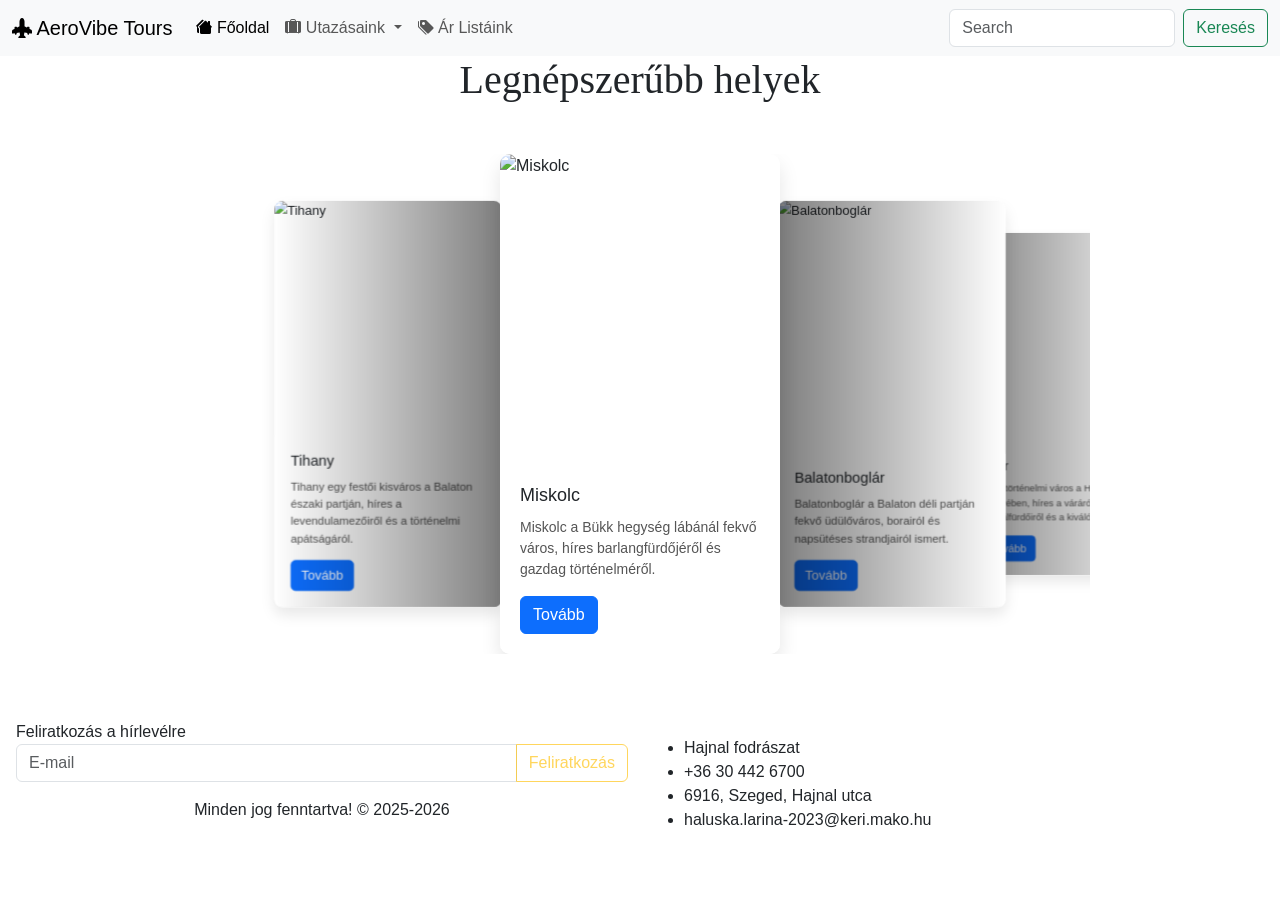
==== index.html @ c86ec7f5 "dolgozzunk" ====
<!DOCTYPE html>
<html lang="hu">
<head>
    <meta charset="UTF-8">
    <meta name="viewport" content="width=device-width, initial-scale=1.0">
    <title>AeroVibe Tours</title>
    <link href="https://cdn.jsdelivr.net/npm/bootstrap@5.3.8/dist/css/bootstrap.min.css" rel="stylesheet">
    <link rel="stylesheet" href="https://cdn.jsdelivr.net/npm/bootstrap-icons@1.13.1/font/bootstrap-icons.min.css">
    <link rel="stylesheet" href="https://cdn.jsdelivr.net/npm/swiper@11/swiper-bundle.min.css"/>
    <link rel="stylesheet" href="css/style.css">
</head>
<body>
    <header id="js-navbar"></header>

    <main>





<h1 class="text-center legnep">Legnépszerűbb helyek</h1>


        <div class="swiper mySwiper">
    <div class="swiper-wrapper">
        <!-- Slide 1 -->
        <div class="swiper-slide">
            <div class="swiper-slide-img">
                <img src="https://novaontheroad.com/wp-content/uploads/2026/01/Depositphotos_199861420_XL-scaled.jpg" alt="Tihany">
            </div>
            <div class="swiper-slide-content">
                <h2>Tihany</h2>
                <p>Tihany egy festői kisváros a Balaton északi partján, híres a levendulamezőiről és a történelmi apátságáról.</p>
                <a class="btn btn-primary" href="https://en.wikipedia.org/wiki/Louvre" target="_blank">Tovább</a>
            </div>
        </div>
        <!-- Slide 2 -->
        <div class="swiper-slide">
            <div class="swiper-slide-img">
                <img src="https://gte-gcms.images.tshiftcdn.com/AI0DIWHkBQZyx6oBkSd3hz/resize=width:2048,fit:max/nRbWzZjQ5mmWYXgfa5oD?dpr=2&fit=crop&height=411&quality=75&width=380" alt="Miskolc">
            </div>
            <div class="swiper-slide-content">
                <h2>Miskolc</h2>
                <p>Miskolc a Bükk hegység lábánál fekvő város, híres barlangfürdőjéről és gazdag történelméről.</p>
                <a class="btn btn-primary" href="https://en.wikipedia.org/wiki/Seychelles" target="_blank">Tovább</a>
            </div>
        </div>
        <!-- Slide 3 -->
        <div class="swiper-slide">
            <div class="swiper-slide-img">
                <img src="https://www.balatonboglar.hu/templates/g5_helium/custom/images/fix_tartalom/slideshow_new3.jpg" alt="Balatonboglár">
            </div>
            <div class="swiper-slide-content">
                <h2>Balatonboglár</h2>
                <p>Balatonboglár a Balaton déli partján fekvő üdülőváros, borairól és napsütéses strandjairól ismert.</p>
                <a class="btn btn-primary" href="https://en.wikipedia.org/wiki/London" target="_blank">Tovább</a>
            </div>
        </div>
        <!-- Slide 4 -->
        <div class="swiper-slide">
            <div class="swiper-slide-img">
                <img src="https://visiteger.com/uploads/16638336571napegerben5.jpg" alt="Eger">
            </div>
            <div class="swiper-slide-content">
                <h2>Eger</h2>
                <p>Eger történelmi város a Heves megyében, híres a váráról, a termálfürdőiről és a kiváló borairól.</p>
                <a class="btn btn-primary" href="https://en.wikipedia.org/wiki/Maldives" target="_blank">Tovább</a>
            </div>
        </div>
        <!-- Slide 5 -->
        <div class="swiper-slide">
            <div class="swiper-slide-img">
                <img src="https://dynamic-media-cdn.tripadvisor.com/media/photo-o/0d/11/3a/15/nyiregyhaza-the-twin.jpg?w=1400&h=1400&s=1" alt="Nyíregyháza">
            </div>
            <div class="swiper-slide-content">
                <h2>Nyíregyháza</h2>
                <p>Nyíregyháza a Szabolcs-Szatmár-Bereg megyei nagyváros, gyönyörű parkokkal, állatkerttel és kulturális látnivalókkal.</p>
                <a class="btn btn-primary" href="https://en.wikipedia.org/wiki/Italy" target="_blank">Tovább</a>
            </div>
        </div>
    </div>
</div>
            <!-- Swiper navigation -->


            <div class="swiper-pagination"></div>
        </div>
    </main>

    <footer id="js-footer"></footer>

    <!-- JS Fájlok -->
    <script src="https://cdn.jsdelivr.net/npm/bootstrap@5.3.8/dist/js/bootstrap.bundle.min.js"></script>
    <script src="https://cdn.jsdelivr.net/npm/swiper@11/swiper-bundle.min.js"></script>
    <script src="script/script.js"></script>
</body>
</html>
---- css/style.css ----
body {
  margin: 0;
  font-family: Arial, sans-serif;
}

/* Swiper alap */
.swiper {
  width: 90%;
  max-width: 900px;
  margin: 50px auto;
}

/* Slide */
.swiper-slide {
  width: 300px;
  height: 500px;
  display: flex;
  flex-direction: column;
  justify-content: end;
  background: #fff;
  border-radius: 10px;
  overflow: hidden;
  box-shadow: 0 10px 20px rgba(0,0,0,0.1);
}

/* KÉP RÉSZ */
.swiper-slide-img {
  position: relative;
  width: 100%;
  height: 100%;
  overflow: hidden;
  transform: rotate(180deg);
}

/* KÉP */
.swiper-slide-img img {
  width: 100%;
  height: 100%;
  object-fit: cover;
  position: absolute;
  inset: 0;
  transform: rotate(-180deg);
  transition: 0.3s;
}

/* SVG hullám */
.swiper-slide-img svg {
  width: 100%;
  height: 80px;
}

.shape-fill {
  fill: #ffffff;
}

/* SZÖVEG */
.swiper-slide-content {
  background: #fff;
  padding: 20px;
}

.swiper-slide-content h2 {
  font-size: 18px;
  margin-bottom: 10px;
}

.swiper-slide-content p {
  font-size: 14px;
  color: #555;
}

/* GOMB */
.show-more {
  display: block;
  width: 50px;
  height: 50px;
  background: #0077B6;
  border-radius: 50%;
  margin-left: auto;
  margin-top: 10px;
  text-align: center;
  line-height: 50px;
  color: white;
  text-decoration: none;
  opacity: 0;
  transition: 0.3s;
}

/* HOVER */
.swiper-slide-active:hover img {
  transform: scale(1.2) rotate(-180deg);
}

.swiper-slide-active:hover .show-more {
  opacity: 1;
}


.legnep{
  font-family: 'Times New Roman', Times, serif;
}
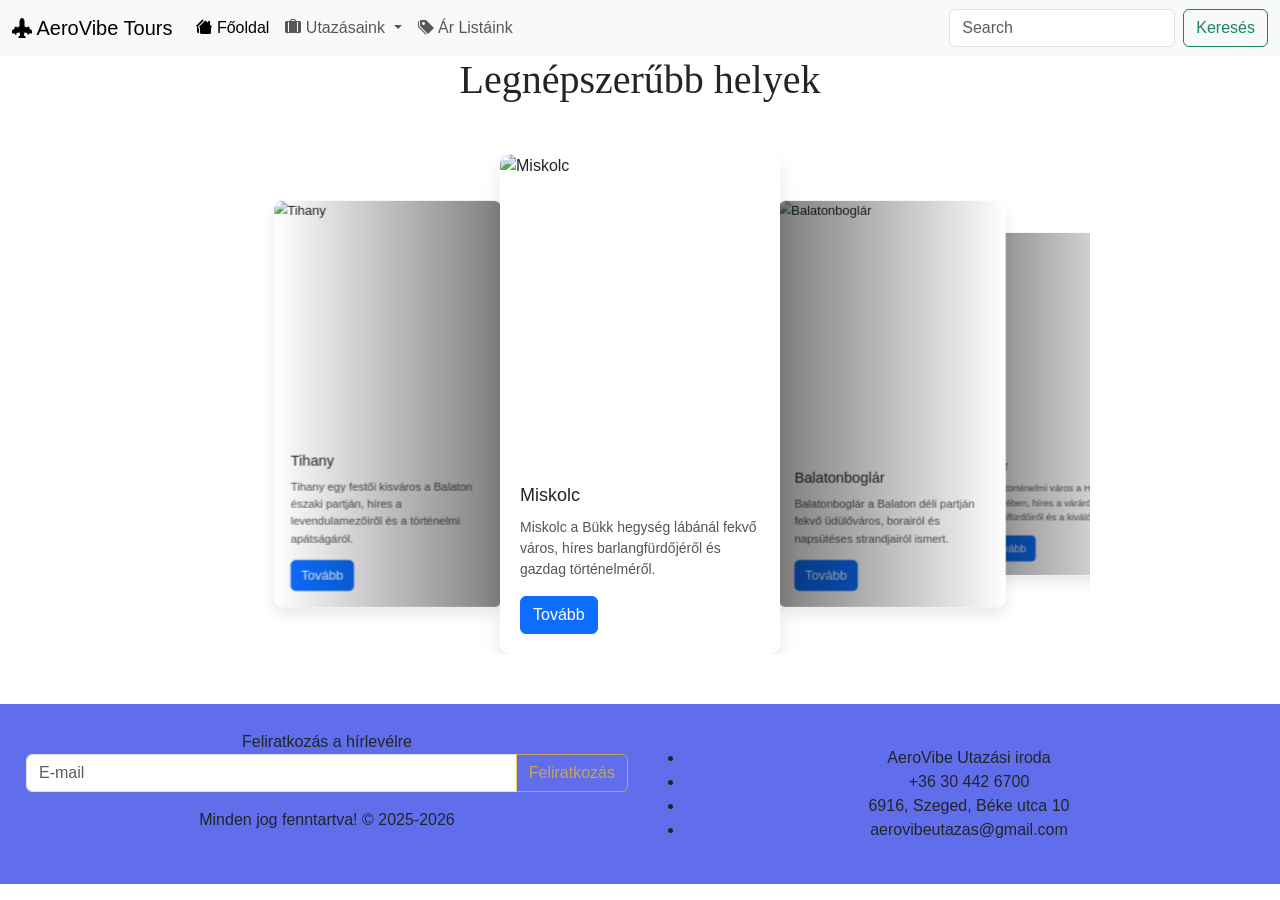
==== commit 60024ac9: "fed" ====
--- a/index.html
+++ b/index.html
@@ -11,10 +11,6 @@
 </head>
 <body>
     <header id="js-navbar"></header>
-
-    <main>
-
-
 
 
 
--- a/css/style.css
+++ b/css/style.css
@@ -98,4 +98,13 @@
 
 .legnep{
   font-family: 'Times New Roman', Times, serif;
-}+}
+/*footer*/
+footer {
+    background-color: #606eeb;
+    text-align: center;
+    padding: 10px;
+    margin-top: 20px;
+}
+
+
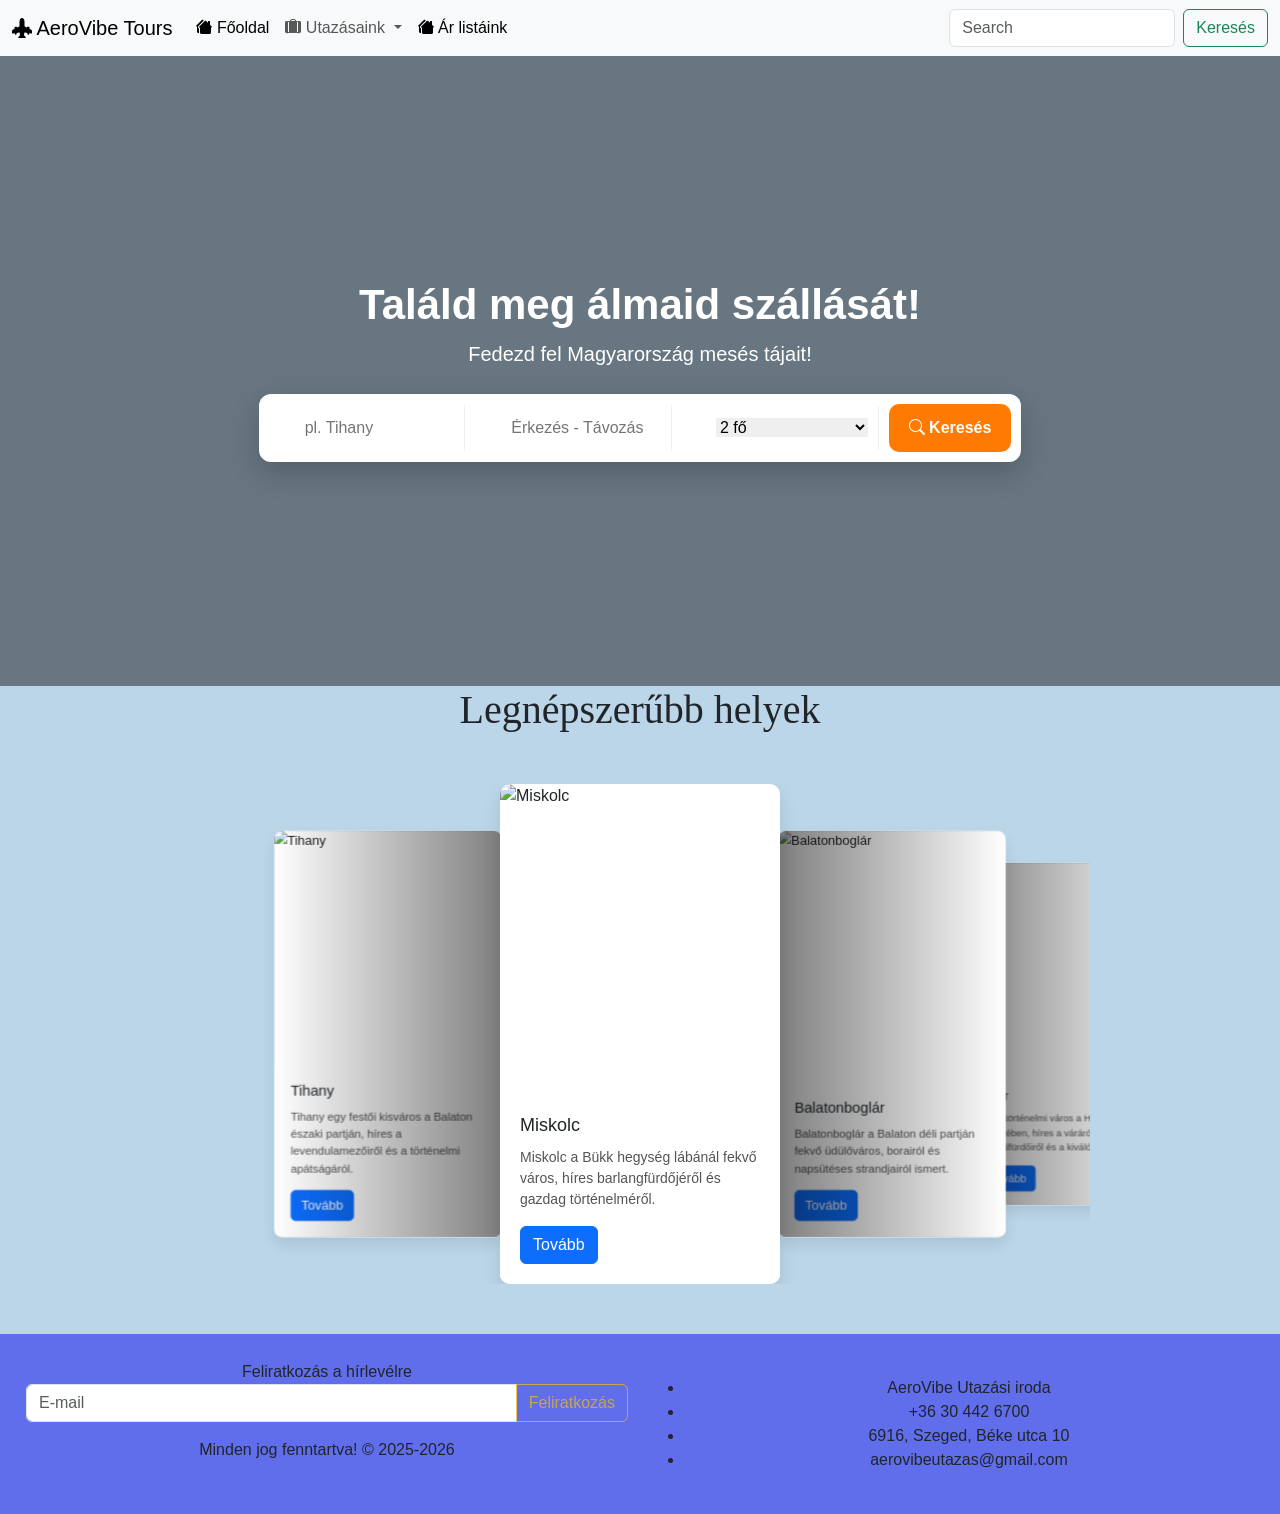
==== commit d2470c8b: "modositasok" ====
--- a/index.html
+++ b/index.html
@@ -1,93 +1,139 @@
 <!DOCTYPE html>
 <html lang="hu">
+
 <head>
     <meta charset="UTF-8">
     <meta name="viewport" content="width=device-width, initial-scale=1.0">
     <title>AeroVibe Tours</title>
     <link href="https://cdn.jsdelivr.net/npm/bootstrap@5.3.8/dist/css/bootstrap.min.css" rel="stylesheet">
     <link rel="stylesheet" href="https://cdn.jsdelivr.net/npm/bootstrap-icons@1.13.1/font/bootstrap-icons.min.css">
-    <link rel="stylesheet" href="https://cdn.jsdelivr.net/npm/swiper@11/swiper-bundle.min.css"/>
+    <link rel="stylesheet" href="https://cdn.jsdelivr.net/npm/swiper@11/swiper-bundle.min.css" />
     <link rel="stylesheet" href="css/style.css">
 </head>
+
 <body>
     <header id="js-navbar"></header>
 
+    <section class="hero">
+
+    <div class="hero-overlay"></div>
+
+    <div class="hero-content text-center text-white">
+        <h1>Találd meg álmaid szállását!</h1>
+        <p>Fedezd fel Magyarország mesés tájait!</p>
+
+        <div class="search-bar">
+
+            <div class="search-item">
+                <i class="bi bi-geo-alt"></i>
+                <input type="text" placeholder="pl. Tihany">
+            </div>
+
+            <div class="search-item">
+                <i class="bi bi-calendar"></i>
+                <input type="text" id="dateRange" placeholder="Érkezés - Távozás">
+            </div>
+
+            <div class="search-item">
+                <i class="bi bi-people"></i>
+                <select>
+                    <option>2 fő</option>
+                    <option>1 fő</option>
+                    <option>3 fő</option>
+                    <option>4 fő</option>
+                </select>
+            </div>
+
+            <button class="search-btn" onclick="kereses()">
+                <i class="bi bi-search"></i> Keresés
+            </button>
+
+        </div>
+    </div>
+</section>
+
+    <h1 class="text-center legnep">Legnépszerűbb helyek</h1>
 
 
-<h1 class="text-center legnep">Legnépszerűbb helyek</h1>
-
-
-        <div class="swiper mySwiper">
-    <div class="swiper-wrapper">
-        <!-- Slide 1 -->
-        <div class="swiper-slide">
-            <div class="swiper-slide-img">
-                <img src="https://novaontheroad.com/wp-content/uploads/2026/01/Depositphotos_199861420_XL-scaled.jpg" alt="Tihany">
+    <div class="swiper mySwiper">
+        <div class="swiper-wrapper">
+            <!-- 1 -->
+            <div class="swiper-slide">
+                <div class="swiper-slide-img">
+                    <img src="https://novaontheroad.com/wp-content/uploads/2026/01/Depositphotos_199861420_XL-scaled.jpg"
+                        alt="Tihany">
+                </div>
+                <div class="swiper-slide-content">
+                    <h2>Tihany</h2>
+                    <p>Tihany egy festői kisváros a Balaton északi partján, híres a levendulamezőiről és a történelmi
+                        apátságáról.</p>
+                    <a class="btn btn-primary" href="https://en.wikipedia.org/wiki/Louvre" target="_blank">Tovább</a>
+                </div>
             </div>
-            <div class="swiper-slide-content">
-                <h2>Tihany</h2>
-                <p>Tihany egy festői kisváros a Balaton északi partján, híres a levendulamezőiről és a történelmi apátságáról.</p>
-                <a class="btn btn-primary" href="https://en.wikipedia.org/wiki/Louvre" target="_blank">Tovább</a>
+            <!-- 2 -->
+            <div class="swiper-slide">
+                <div class="swiper-slide-img">
+                    <img src="https://gte-gcms.images.tshiftcdn.com/AI0DIWHkBQZyx6oBkSd3hz/resize=width:2048,fit:max/nRbWzZjQ5mmWYXgfa5oD?dpr=2&fit=crop&height=411&quality=75&width=380"
+                        alt="Miskolc">
+                </div>
+                <div class="swiper-slide-content">
+                    <h2>Miskolc</h2>
+                    <p>Miskolc a Bükk hegység lábánál fekvő város, híres barlangfürdőjéről és gazdag történelméről.</p>
+                    <a class="btn btn-primary" href="https://en.wikipedia.org/wiki/Seychelles"
+                        target="_blank">Tovább</a>
+                </div>
             </div>
-        </div>
-        <!-- Slide 2 -->
-        <div class="swiper-slide">
-            <div class="swiper-slide-img">
-                <img src="https://gte-gcms.images.tshiftcdn.com/AI0DIWHkBQZyx6oBkSd3hz/resize=width:2048,fit:max/nRbWzZjQ5mmWYXgfa5oD?dpr=2&fit=crop&height=411&quality=75&width=380" alt="Miskolc">
+            <!-- 3 -->
+            <div class="swiper-slide">
+                <div class="swiper-slide-img">
+                    <img src="https://www.balatonboglar.hu/templates/g5_helium/custom/images/fix_tartalom/slideshow_new3.jpg"
+                        alt="Balatonboglár">
+                </div>
+                <div class="swiper-slide-content">
+                    <h2>Balatonboglár</h2>
+                    <p>Balatonboglár a Balaton déli partján fekvő üdülőváros, borairól és napsütéses strandjairól
+                        ismert.</p>
+                    <a class="btn btn-primary" href="https://en.wikipedia.org/wiki/London" target="_blank">Tovább</a>
+                </div>
             </div>
-            <div class="swiper-slide-content">
-                <h2>Miskolc</h2>
-                <p>Miskolc a Bükk hegység lábánál fekvő város, híres barlangfürdőjéről és gazdag történelméről.</p>
-                <a class="btn btn-primary" href="https://en.wikipedia.org/wiki/Seychelles" target="_blank">Tovább</a>
+            <!-- 4 -->
+            <div class="swiper-slide">
+                <div class="swiper-slide-img">
+                    <img src="https://visiteger.com/uploads/16638336571napegerben5.jpg" alt="Eger">
+                </div>
+                <div class="swiper-slide-content">
+                    <h2>Eger</h2>
+                    <p>Eger történelmi város a Heves megyében, híres a váráról, a termálfürdőiről és a kiváló borairól.
+                    </p>
+                    <a class="btn btn-primary" href="https://en.wikipedia.org/wiki/Maldives" target="_blank">Tovább</a>
+                </div>
             </div>
-        </div>
-        <!-- Slide 3 -->
-        <div class="swiper-slide">
-            <div class="swiper-slide-img">
-                <img src="https://www.balatonboglar.hu/templates/g5_helium/custom/images/fix_tartalom/slideshow_new3.jpg" alt="Balatonboglár">
-            </div>
-            <div class="swiper-slide-content">
-                <h2>Balatonboglár</h2>
-                <p>Balatonboglár a Balaton déli partján fekvő üdülőváros, borairól és napsütéses strandjairól ismert.</p>
-                <a class="btn btn-primary" href="https://en.wikipedia.org/wiki/London" target="_blank">Tovább</a>
-            </div>
-        </div>
-        <!-- Slide 4 -->
-        <div class="swiper-slide">
-            <div class="swiper-slide-img">
-                <img src="https://visiteger.com/uploads/16638336571napegerben5.jpg" alt="Eger">
-            </div>
-            <div class="swiper-slide-content">
-                <h2>Eger</h2>
-                <p>Eger történelmi város a Heves megyében, híres a váráról, a termálfürdőiről és a kiváló borairól.</p>
-                <a class="btn btn-primary" href="https://en.wikipedia.org/wiki/Maldives" target="_blank">Tovább</a>
-            </div>
-        </div>
-        <!-- Slide 5 -->
-        <div class="swiper-slide">
-            <div class="swiper-slide-img">
-                <img src="https://dynamic-media-cdn.tripadvisor.com/media/photo-o/0d/11/3a/15/nyiregyhaza-the-twin.jpg?w=1400&h=1400&s=1" alt="Nyíregyháza">
-            </div>
-            <div class="swiper-slide-content">
-                <h2>Nyíregyháza</h2>
-                <p>Nyíregyháza a Szabolcs-Szatmár-Bereg megyei nagyváros, gyönyörű parkokkal, állatkerttel és kulturális látnivalókkal.</p>
-                <a class="btn btn-primary" href="https://en.wikipedia.org/wiki/Italy" target="_blank">Tovább</a>
+            <!-- 5 -->
+            <div class="swiper-slide">
+                <div class="swiper-slide-img">
+                    <img src="https://dynamic-media-cdn.tripadvisor.com/media/photo-o/0d/11/3a/15/nyiregyhaza-the-twin.jpg?w=1400&h=1400&s=1"
+                        alt="Nyíregyháza">
+                </div>
+                <div class="swiper-slide-content">
+                    <h2>Nyíregyháza</h2>
+                    <p>Nyíregyháza a Szabolcs-Szatmár-Bereg megyei nagyváros, gyönyörű parkokkal, állatkerttel és
+                        kulturális látnivalókkal.</p>
+                    <a class="btn btn-primary" href="https://en.wikipedia.org/wiki/Italy" target="_blank">Tovább</a>
+                </div>
             </div>
         </div>
     </div>
-</div>
-            <!-- Swiper navigation -->
 
-
-            <div class="swiper-pagination"></div>
-        </div>
+    <div class="swiper-pagination"></div>
+    </div>
     </main>
 
     <footer id="js-footer"></footer>
 
-    <!-- JS Fájlok -->
+<script src="https://cdn.jsdelivr.net/npm/flatpickr/dist/l10n/hu.js"></script>
     <script src="https://cdn.jsdelivr.net/npm/bootstrap@5.3.8/dist/js/bootstrap.bundle.min.js"></script>
     <script src="https://cdn.jsdelivr.net/npm/swiper@11/swiper-bundle.min.js"></script>
     <script src="script/script.js"></script>
 </body>
+
 </html>
--- a/css/style.css
+++ b/css/style.css
@@ -1,6 +1,7 @@
 body {
   margin: 0;
   font-family: Arial, sans-serif;
+  background-color: #bbd6e9;
 }
 
 /* Swiper alap */
@@ -108,3 +109,88 @@
 }
 
 
+.araktabl{
+  background-color: #fff;
+}
+
+.arakhatter1{
+  background-color: #afd5ff;
+}
+
+/* index */
+.hero {
+    position: relative;
+    height: 70vh;
+    background: url('https://images.unsplash.com/photo-1502602898657-3e91760cbb34') center/cover no-repeat;
+    display: flex;
+    align-items: center;
+    justify-content: center;
+}
+
+.hero-overlay {
+    position: absolute;
+    width: 100%;
+    height: 100%;
+    background: rgba(0,0,0,0.45);
+}
+
+.hero-content {
+    position: relative;
+    z-index: 2;
+}
+
+.hero h1 {
+    font-size: 42px;
+    font-weight: 700;
+}
+
+.hero p {
+    font-size: 20px;
+    margin-bottom: 25px;
+}
+
+.search-bar {
+    background: white;
+    border-radius: 12px;
+    display: flex;
+    align-items: center;
+    padding: 10px;
+    gap: 10px;
+    max-width: 900px;
+    margin: auto;
+    box-shadow: 0 10px 30px rgba(0,0,0,0.2);
+}
+
+.search-item {
+    display: flex;
+    align-items: center;
+    gap: 8px;
+    padding: 10px;
+    flex: 1;
+    border-right: 1px solid #eee;
+}
+
+.search-item:last-child {
+    border-right: none;
+}
+
+.search-item input,
+.search-item select {
+    border: none;
+    outline: none;
+    width: 100%;
+}
+
+.search-btn {
+    background: #ff7a00;
+    color: white;
+    border: none;
+    padding: 12px 20px;
+    border-radius: 10px;
+    font-weight: bold;
+    cursor: pointer;
+}
+
+.search-btn:hover {
+    background: #e66f00;
+}
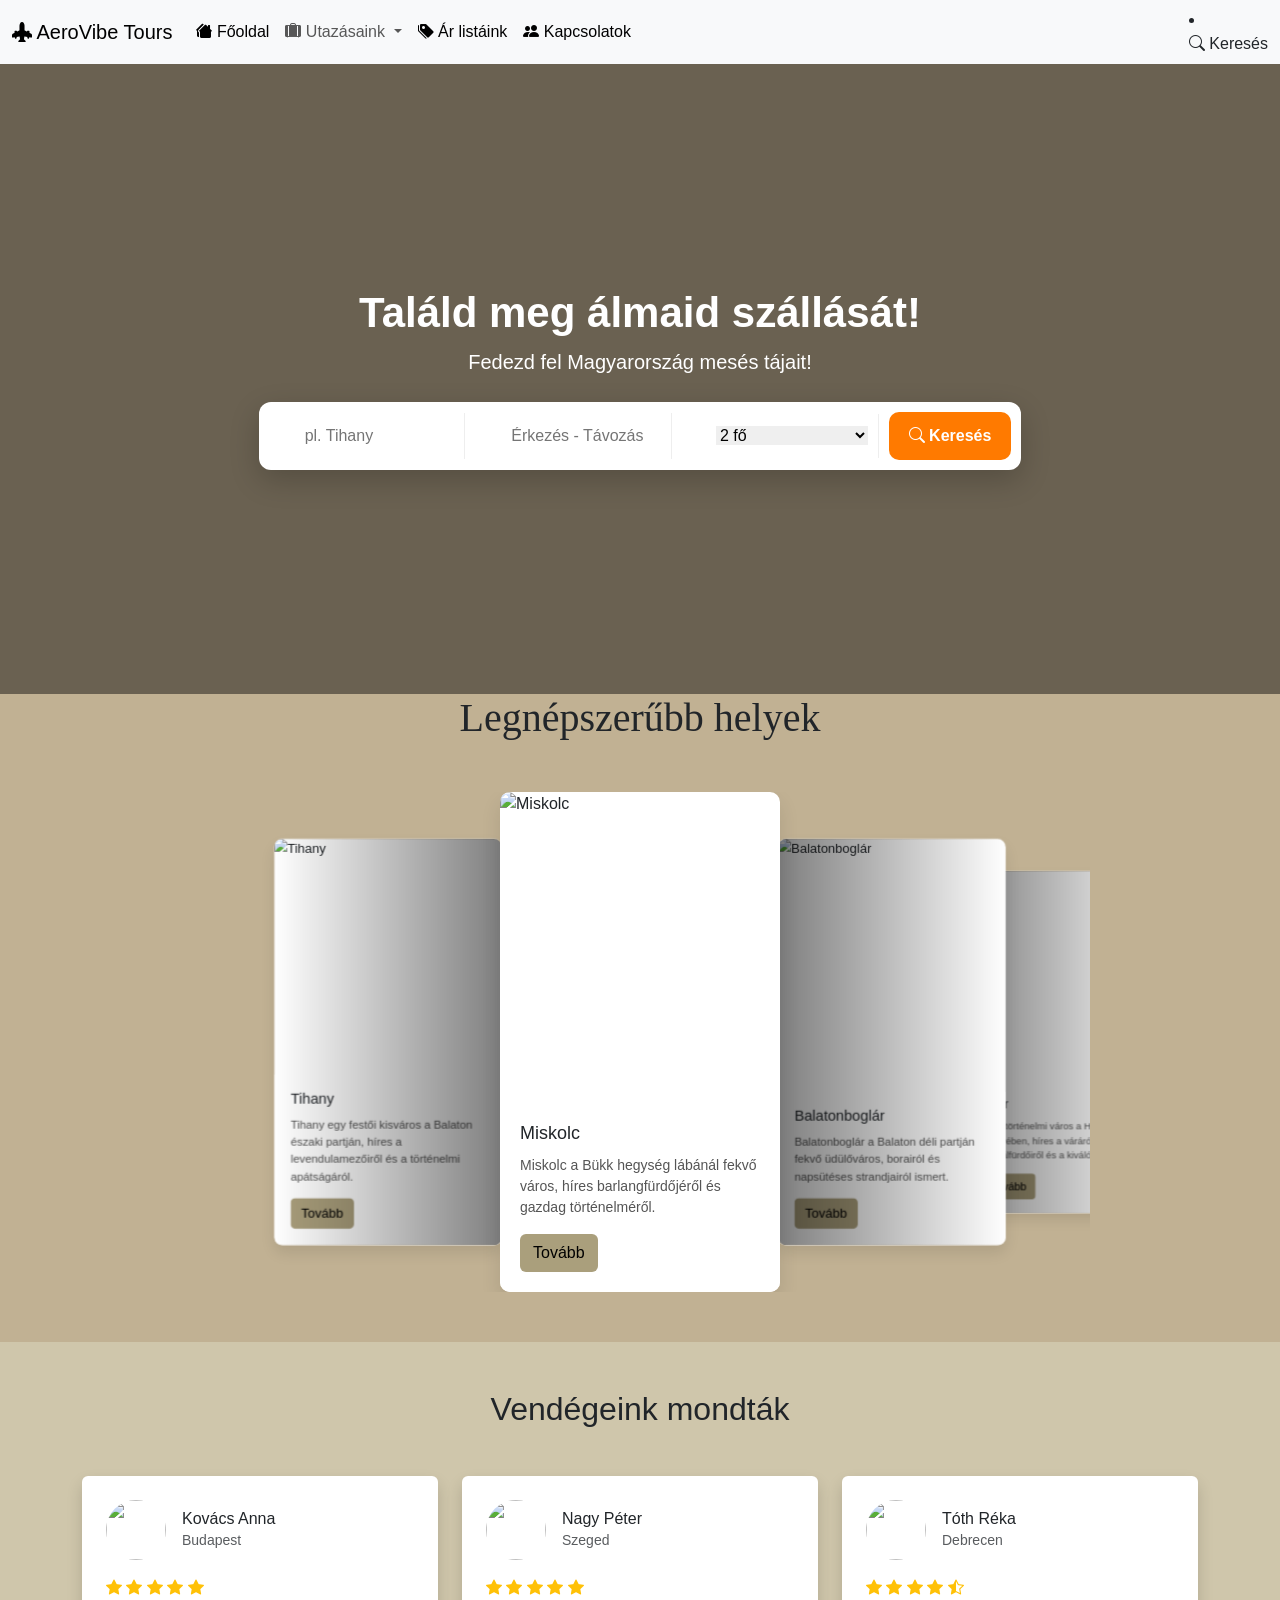
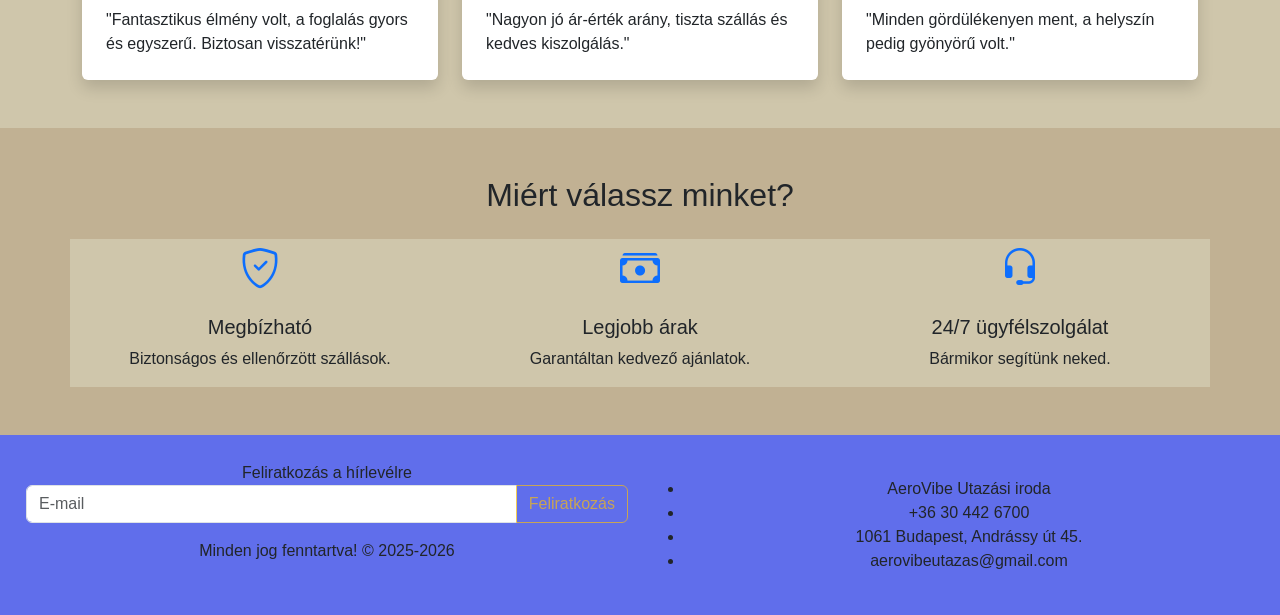
==== commit c824ab2e: "modositasok" ====
--- a/index.html
+++ b/index.html
@@ -67,7 +67,8 @@
                     <h2>Tihany</h2>
                     <p>Tihany egy festői kisváros a Balaton északi partján, híres a levendulamezőiről és a történelmi
                         apátságáról.</p>
-                    <a class="btn btn-primary" href="https://en.wikipedia.org/wiki/Louvre" target="_blank">Tovább</a>
+                    <a class="btn tovabb" href="tihany.html">Tovább</a>
+
                 </div>
             </div>
             <!-- 2 -->
@@ -79,8 +80,8 @@
                 <div class="swiper-slide-content">
                     <h2>Miskolc</h2>
                     <p>Miskolc a Bükk hegység lábánál fekvő város, híres barlangfürdőjéről és gazdag történelméről.</p>
-                    <a class="btn btn-primary" href="https://en.wikipedia.org/wiki/Seychelles"
-                        target="_blank">Tovább</a>
+                    <a class="btn tovabb" href="miskolc.html">Tovább</a>
+
                 </div>
             </div>
             <!-- 3 -->
@@ -93,7 +94,8 @@
                     <h2>Balatonboglár</h2>
                     <p>Balatonboglár a Balaton déli partján fekvő üdülőváros, borairól és napsütéses strandjairól
                         ismert.</p>
-                    <a class="btn btn-primary" href="https://en.wikipedia.org/wiki/London" target="_blank">Tovább</a>
+                    <a class="btn tovabb" href="balatonboglar.html">Tovább</a>
+
                 </div>
             </div>
             <!-- 4 -->
@@ -105,7 +107,8 @@
                     <h2>Eger</h2>
                     <p>Eger történelmi város a Heves megyében, híres a váráról, a termálfürdőiről és a kiváló borairól.
                     </p>
-                    <a class="btn btn-primary" href="https://en.wikipedia.org/wiki/Maldives" target="_blank">Tovább</a>
+                    <a class="btn tovabb" href="eger.html">Tovább</a>
+
                 </div>
             </div>
             <!-- 5 -->
@@ -118,7 +121,7 @@
                     <h2>Nyíregyháza</h2>
                     <p>Nyíregyháza a Szabolcs-Szatmár-Bereg megyei nagyváros, gyönyörű parkokkal, állatkerttel és
                         kulturális látnivalókkal.</p>
-                    <a class="btn btn-primary" href="https://en.wikipedia.org/wiki/Italy" target="_blank">Tovább</a>
+                    <a class="btn tovabb" href="nyiregyhaza.html">Tovább</a>
                 </div>
             </div>
         </div>
@@ -127,6 +130,174 @@
     <div class="swiper-pagination"></div>
     </div>
     </main>
+
+
+   
+<!-- velemenyek -->
+<section class="py-5 velemeny">
+    <div class="container">
+        <h2 class="text-center mb-5">Vendégeink mondták</h2>
+
+        <div class="row g-4">
+
+            <!-- 1 -->
+            <div class="col-md-4">
+                <div class="p-4 bg-white shadow rounded h-100">
+                    
+                    <div class="d-flex align-items-center mb-3">
+                        <img src="https://randomuser.me/api/portraits/women/44.jpg"
+                             class="rounded-circle me-3" width="60" height="60">
+                        <div>
+                            <h6 class="mb-0">Kovács Anna</h6>
+                            <small class="text-muted">Budapest</small>
+                        </div>
+                    </div>
+
+                    <div class="text-warning mb-2">
+                        <i class="bi bi-star-fill"></i>
+                        <i class="bi bi-star-fill"></i>
+                        <i class="bi bi-star-fill"></i>
+                        <i class="bi bi-star-fill"></i>
+                        <i class="bi bi-star-fill"></i>
+                    </div>
+
+                    <p class="mb-0">"Fantasztikus élmény volt, a foglalás gyors és egyszerű. Biztosan visszatérünk!"</p>
+                </div>
+            </div>
+
+            <!-- 2 -->
+            <div class="col-md-4">
+                <div class="p-4 bg-white shadow rounded h-100">
+                    
+                    <div class="d-flex align-items-center mb-3">
+                        <img src="https://randomuser.me/api/portraits/men/32.jpg"
+                             class="rounded-circle me-3" width="60" height="60">
+                        <div>
+                            <h6 class="mb-0">Nagy Péter</h6>
+                            <small class="text-muted">Szeged</small>
+                        </div>
+                    </div>
+
+                    <div class="text-warning mb-2">
+                        <i class="bi bi-star-fill"></i>
+                        <i class="bi bi-star-fill"></i>
+                        <i class="bi bi-star-fill"></i>
+                        <i class="bi bi-star-fill"></i>
+                        <i class="bi bi-star-fill"></i>
+                    </div>
+
+                    <p class="mb-0">"Nagyon jó ár-érték arány, tiszta szállás és kedves kiszolgálás."</p>
+                </div>
+            </div>
+
+            <!-- 3 -->
+            <div class="col-md-4">
+                <div class="p-4 bg-white shadow rounded h-100">
+                    
+                    <div class="d-flex align-items-center mb-3">
+                        <img src="https://randomuser.me/api/portraits/women/68.jpg"
+                             class="rounded-circle me-3" width="60" height="60">
+                        <div>
+                            <h6 class="mb-0">Tóth Réka</h6>
+                            <small class="text-muted">Debrecen</small>
+                        </div>
+                    </div>
+
+                    <div class="text-warning mb-2">
+                        <i class="bi bi-star-fill"></i>
+                        <i class="bi bi-star-fill"></i>
+                        <i class="bi bi-star-fill"></i>
+                        <i class="bi bi-star-fill"></i>
+                        <i class="bi bi-star-half"></i>
+                    </div>
+
+                    <p class="mb-0">"Minden gördülékenyen ment, a helyszín pedig gyönyörű volt."</p>
+                </div>
+            </div>
+
+        </div>
+    </div>
+</section>
+
+ <!-- miert valassz minket -->
+    <section class="container my-5">
+    <h2 class="text-center mb-4">Miért válassz minket?</h2>
+
+    <div class="row text-center">
+        <div class="col-md-4">
+            <i class="bi bi-shield-check fs-1 text-primary"></i>
+            <h5 class="mt-3">Megbízható</h5>
+            <p>Biztonságos és ellenőrzött szállások.</p>
+        </div>
+
+        <div class="col-md-4">
+            <i class="bi bi-cash-stack fs-1 text-primary"></i>
+            <h5 class="mt-3">Legjobb árak</h5>
+            <p>Garantáltan kedvező ajánlatok.</p>
+        </div>
+
+        <div class="col-md-4">
+            <i class="bi bi-headset fs-1 text-primary"></i>
+            <h5 class="mt-3">24/7 ügyfélszolgálat</h5>
+            <p>Bármikor segítünk neked.</p>
+        </div>
+    </div>
+</section>
+
+
+
+ <div class="modal fade" id="keresoModal" tabindex="-1">
+  <div class="modal-dialog">
+    <div class="modal-content">
+      <div class="modal-header">
+        <h5 class="modal-title">
+            <span class="bi bi-search"></span> Keresés szereplők szerint
+        </h5>
+        <button type="button" class="btn-close btn-close white" data-bs-dismiss="modal"></button>
+      </div>
+      <div class="modal-body">
+        <div class="mb-3">
+            <label for="keresoInput" class="form-label">Szereplő neve</label>
+            <input type="text" class="form-control" id="keresoInput" placeholder="Kezdd el gépelni a szereplő nevét">
+        </div>
+        <div class="alert alert-info">
+            <span class=" bi bi-info-circle"></span> A keresés a szereplők nevében keres részleges egyezést.
+        </div>
+      </div>
+      <div class="modal-footer">
+        <button type="button" class="btn btn-secondary" data-bs-dismiss="modal">Bezár</button>
+        <button type="button" class="btn btn-primary bi bi-search" id="keresesGomb">Keresés</button>
+      </div>
+    </div>
+  </div>
+</div>
+
+<div class="modal fade" id="keresoModal" tabindex="-1">
+  <div class="modal-dialog">
+    <div class="modal-content">
+      <div class="modal-header">
+        <h5 class="modal-title">
+            <span class="bi bi-search"></span> Keresés helyek szerint
+        </h5>
+        <button type="button" class="btn-close btn-close white" data-bs-dismiss="modal"></button>
+      </div>
+      <div class="modal-body">
+        <div class="mb-3">
+            <label for="keresoInput" class="form-label">Hely neve</label>
+            <input type="text" class="form-control" id="keresoInput" placeholder="Kezdd el gépelni a szereplő nevét">
+        </div>
+        <div class="alert alert-info">
+            <span class=" bi bi-info-circle"></span> A keresés a helyeknél keres részleges egyezést.
+        </div>
+      </div>
+      <div class="modal-footer">
+        <button type="button" class="btn btn-secondary" data-bs-dismiss="modal">Bezár</button>
+        <button type="button" class="btn btn-primary bi bi-search" id="keresesGomb">Keresés</button>
+      </div>
+    </div>
+  </div>
+</div>
+
 
     <footer id="js-footer"></footer>
 
--- a/css/style.css
+++ b/css/style.css
@@ -1,7 +1,7 @@
 body {
   margin: 0;
   font-family: Arial, sans-serif;
-  background-color: #bbd6e9;
+  background-color: #c1b193ff;
 }
 
 /* Swiper alap */
@@ -92,6 +92,7 @@
   transform: scale(1.2) rotate(-180deg);
 }
 
+
 .swiper-slide-active:hover .show-more {
   opacity: 1;
 }
@@ -191,6 +192,16 @@
     cursor: pointer;
 }
 
-.search-btn:hover {
-    background: #e66f00;
-}+/* velemenyek */
+.col-md-4{
+  background-color: #cfc6abff;
+}
+
+.tovabb{
+  background-color: #aa9f7cff;
+  color: black;
+}
+
+.velemeny{
+   background-color: #cfc6abff;
+}
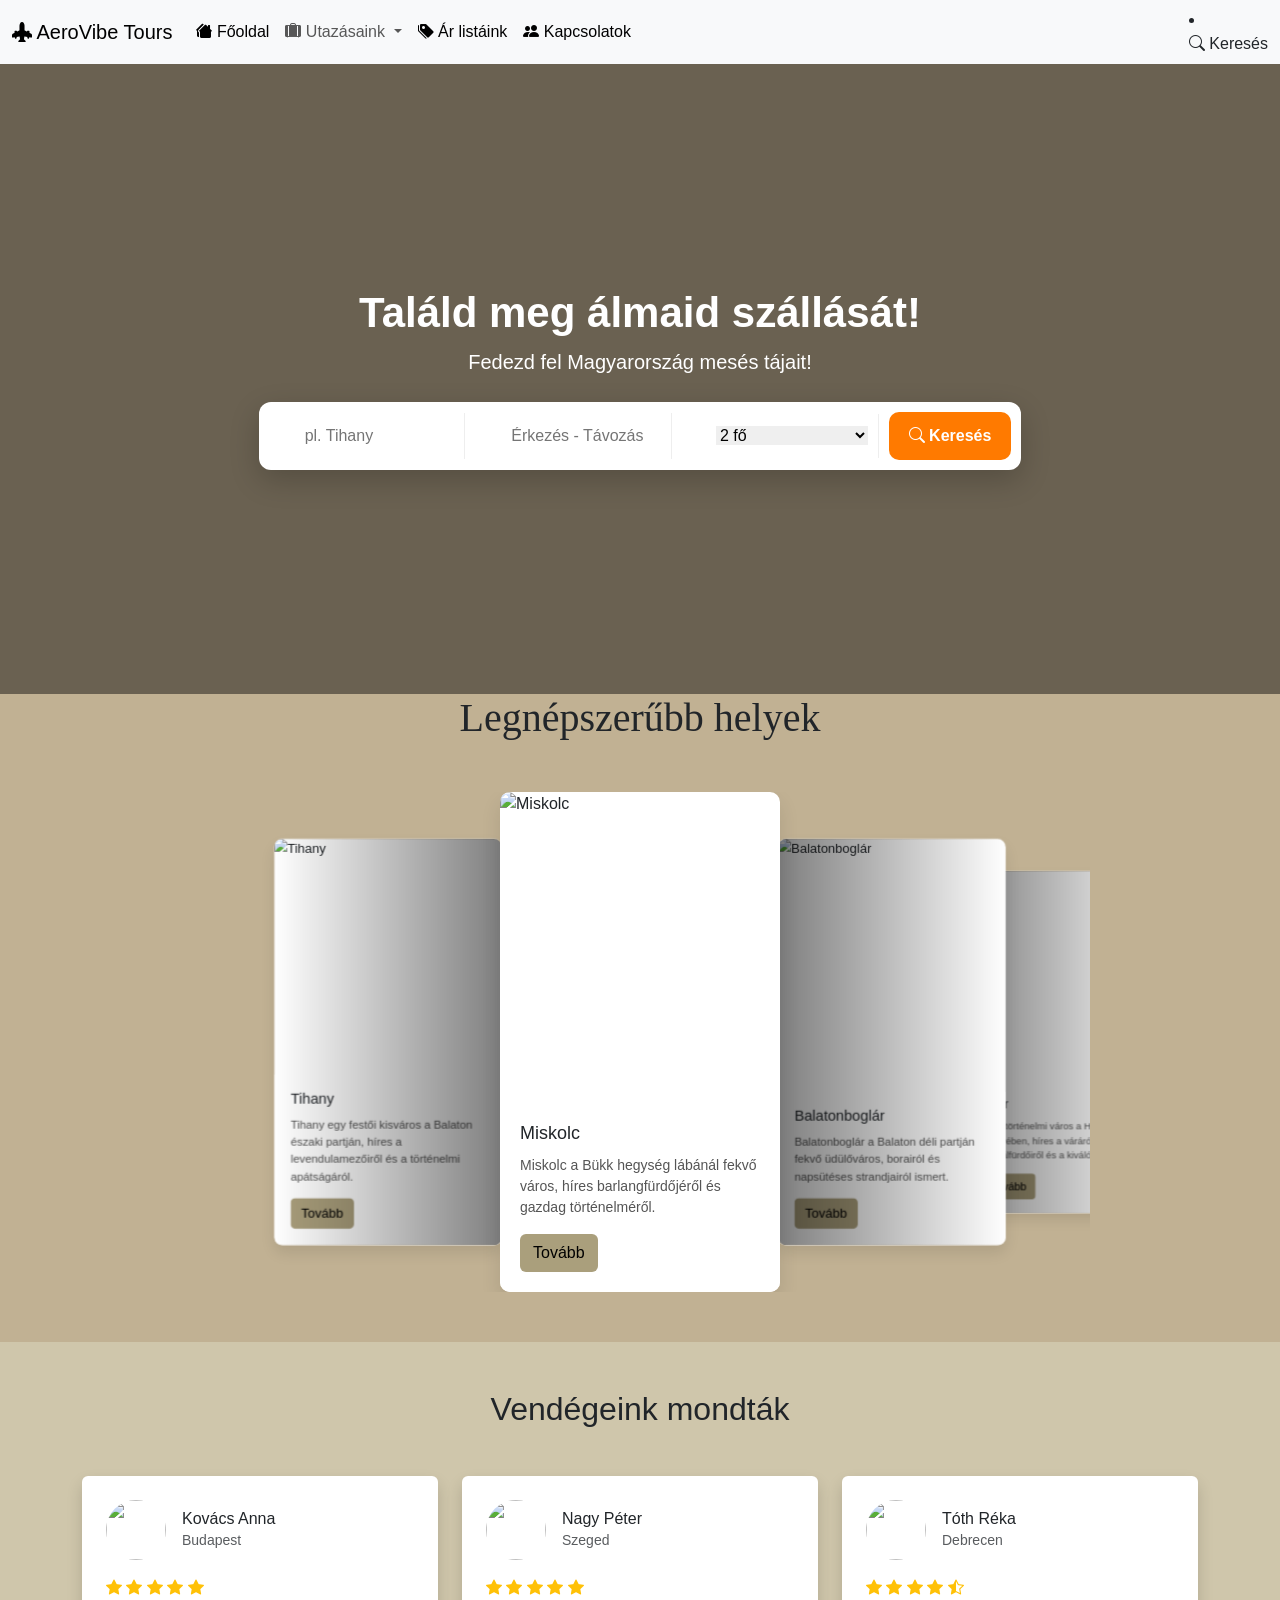
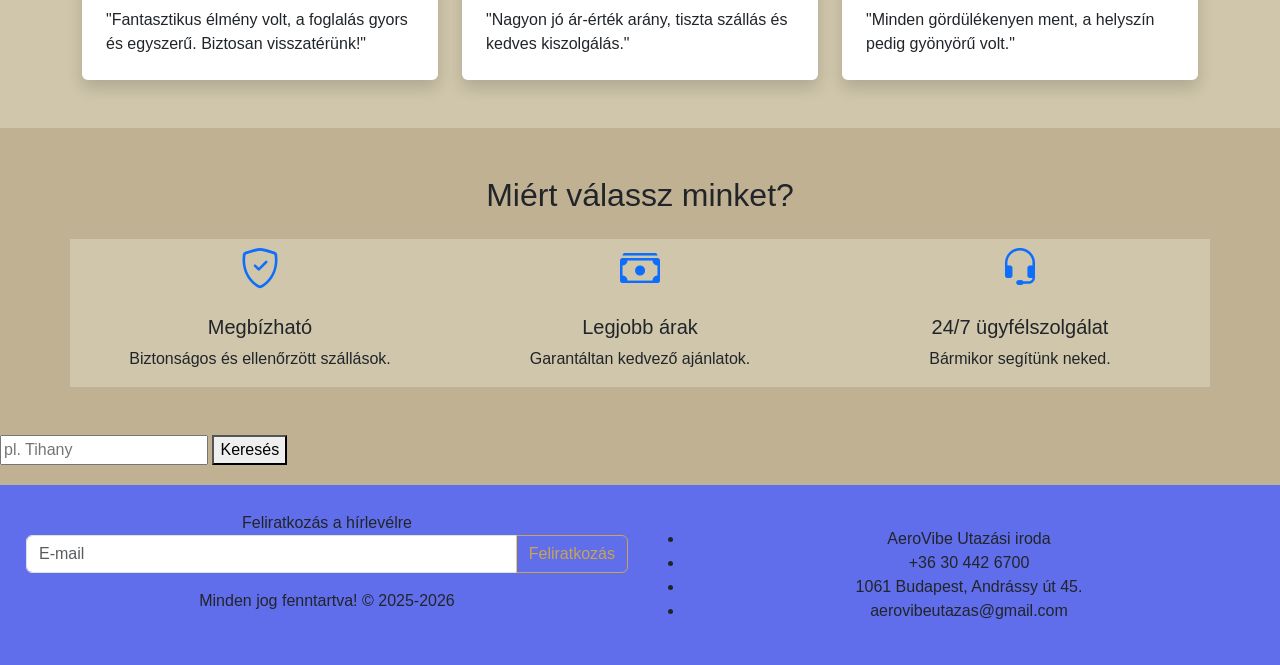
==== commit a4708b33: "elegemvan" ====
--- a/index.html
+++ b/index.html
@@ -19,37 +19,41 @@
     <div class="hero-overlay"></div>
 
     <div class="hero-content text-center text-white">
-        <h1>Találd meg álmaid szállását!</h1>
-        <p>Fedezd fel Magyarország mesés tájait!</p>
-
-        <div class="search-bar">
-
-            <div class="search-item">
-                <i class="bi bi-geo-alt"></i>
-                <input type="text" placeholder="pl. Tihany">
-            </div>
-
-            <div class="search-item">
-                <i class="bi bi-calendar"></i>
-                <input type="text" id="dateRange" placeholder="Érkezés - Távozás">
-            </div>
-
-            <div class="search-item">
-                <i class="bi bi-people"></i>
-                <select>
-                    <option>2 fő</option>
-                    <option>1 fő</option>
-                    <option>3 fő</option>
-                    <option>4 fő</option>
-                </select>
-            </div>
-
-            <button class="search-btn" onclick="kereses()">
-                <i class="bi bi-search"></i> Keresés
-            </button>
-
-        </div>
-    </div>
+    <h1>Találd meg álmaid szállását!</h1>
+    <p>Fedezd fel Magyarország mesés tájait!</p>
+
+    <div class="search-bar">
+
+        <div class="search-item">
+            <i class="bi bi-geo-alt"></i>
+            <input type="text" id="helyInput" placeholder="pl. Tihany">
+        </div>
+
+        <div class="search-item">
+            <i class="bi bi-calendar"></i>
+            <input type="text" id="dateRange" placeholder="Érkezés - Távozás">
+        </div>
+
+        <div class="search-item">
+            <i class="bi bi-people"></i>
+            <select id="fo">
+                <option value="2">2 fő</option>
+                <option value="1">1 fő</option>
+                <option value="3">3 fő</option>
+                <option value="4">4 fő</option>
+            </select>
+        </div>
+
+        <button class="search-btn" onclick="kereses()">
+            <i class="bi bi-search"></i> Keresés
+        </button>
+
+    </div>
+</div>
+
+<script>
+
+</script>
 </section>
 
     <h1 class="text-center legnep">Legnépszerűbb helyek</h1>
@@ -244,59 +248,66 @@
     </div>
 </section>
 
-
-
- <div class="modal fade" id="keresoModal" tabindex="-1">
-  <div class="modal-dialog">
-    <div class="modal-content">
-      <div class="modal-header">
-        <h5 class="modal-title">
-            <span class="bi bi-search"></span> Keresés szereplők szerint
-        </h5>
-        <button type="button" class="btn-close btn-close white" data-bs-dismiss="modal"></button>
-      </div>
-      <div class="modal-body">
-        <div class="mb-3">
-            <label for="keresoInput" class="form-label">Szereplő neve</label>
-            <input type="text" class="form-control" id="keresoInput" placeholder="Kezdd el gépelni a szereplő nevét">
-        </div>
-        <div class="alert alert-info">
-            <span class=" bi bi-info-circle"></span> A keresés a szereplők nevében keres részleges egyezést.
-        </div>
-      </div>
-      <div class="modal-footer">
-        <button type="button" class="btn btn-secondary" data-bs-dismiss="modal">Bezár</button>
-        <button type="button" class="btn btn-primary bi bi-search" id="keresesGomb">Keresés</button>
-      </div>
-    </div>
-  </div>
-</div>
-
-<div class="modal fade" id="keresoModal" tabindex="-1">
-  <div class="modal-dialog">
-    <div class="modal-content">
-      <div class="modal-header">
-        <h5 class="modal-title">
-            <span class="bi bi-search"></span> Keresés helyek szerint
-        </h5>
-        <button type="button" class="btn-close btn-close white" data-bs-dismiss="modal"></button>
-      </div>
-      <div class="modal-body">
-        <div class="mb-3">
-            <label for="keresoInput" class="form-label">Hely neve</label>
-            <input type="text" class="form-control" id="keresoInput" placeholder="Kezdd el gépelni a szereplő nevét">
-        </div>
-        <div class="alert alert-info">
-            <span class=" bi bi-info-circle"></span> A keresés a helyeknél keres részleges egyezést.
-        </div>
-      </div>
-      <div class="modal-footer">
-        <button type="button" class="btn btn-secondary" data-bs-dismiss="modal">Bezár</button>
-        <button type="button" class="btn btn-primary bi bi-search" id="keresesGomb">Keresés</button>
-      </div>
-    </div>
-  </div>
-</div>
+<input type="text" id="keresoInput" placeholder="pl. Tihany">
+<button id="keresoBtn">Keresés</button>
+
+<script>
+const helyek = {
+    "tihany": "tihany.html",
+    "miskolc": "miskolc.html",
+    "balatonboglar": "balatonboglar.html",
+    "eger": "eger.html",
+    "nyiregyhaza": "nyiregyhaza.html"
+};
+
+function normalizal(szoveg) {
+    return szoveg
+        .toLowerCase()
+        .normalize("NFD")
+        .replace(/[\u0300-\u036f]/g, "");
+}
+
+function kereses() {
+    let helyInput = normalizal(document.getElementById("keresoInput").value);
+    let erkezes = document.getElementById("erkezes").value;
+    let tavozas = document.getElementById("tavozas").value;
+    let fo = document.getElementById("fo").value;
+
+
+    if (!erkezes || !tavozas) {
+        alert("Válassz dátumot!");
+        return;
+    }
+
+    if (erkezes > tavozas) {
+        alert("Az érkezés nem lehet később, mint a távozás!");
+        return;
+    }
+
+    // 🔍 keresés
+    for (let hely in helyek) {
+        if (helyInput.includes(hely)) {
+
+            // 👉 adatok átadása URL-ben
+            let url = `${helyek[hely]}?erkezes=${erkezes}&tavozas=${tavozas}&fo=${fo}`;
+            window.location.href = url;
+            return;
+        }
+    }
+
+    alert("Nincs találat 😕");
+}
+
+// gomb
+document.getElementById("keresoBtn").addEventListener("click", kereses);
+
+// ENTER
+document.getElementById("keresoInput").addEventListener("keydown", function(e) {
+    if (e.key === "Enter") {
+        kereses();
+    }
+});
+</script>
 
 
     <footer id="js-footer"></footer>
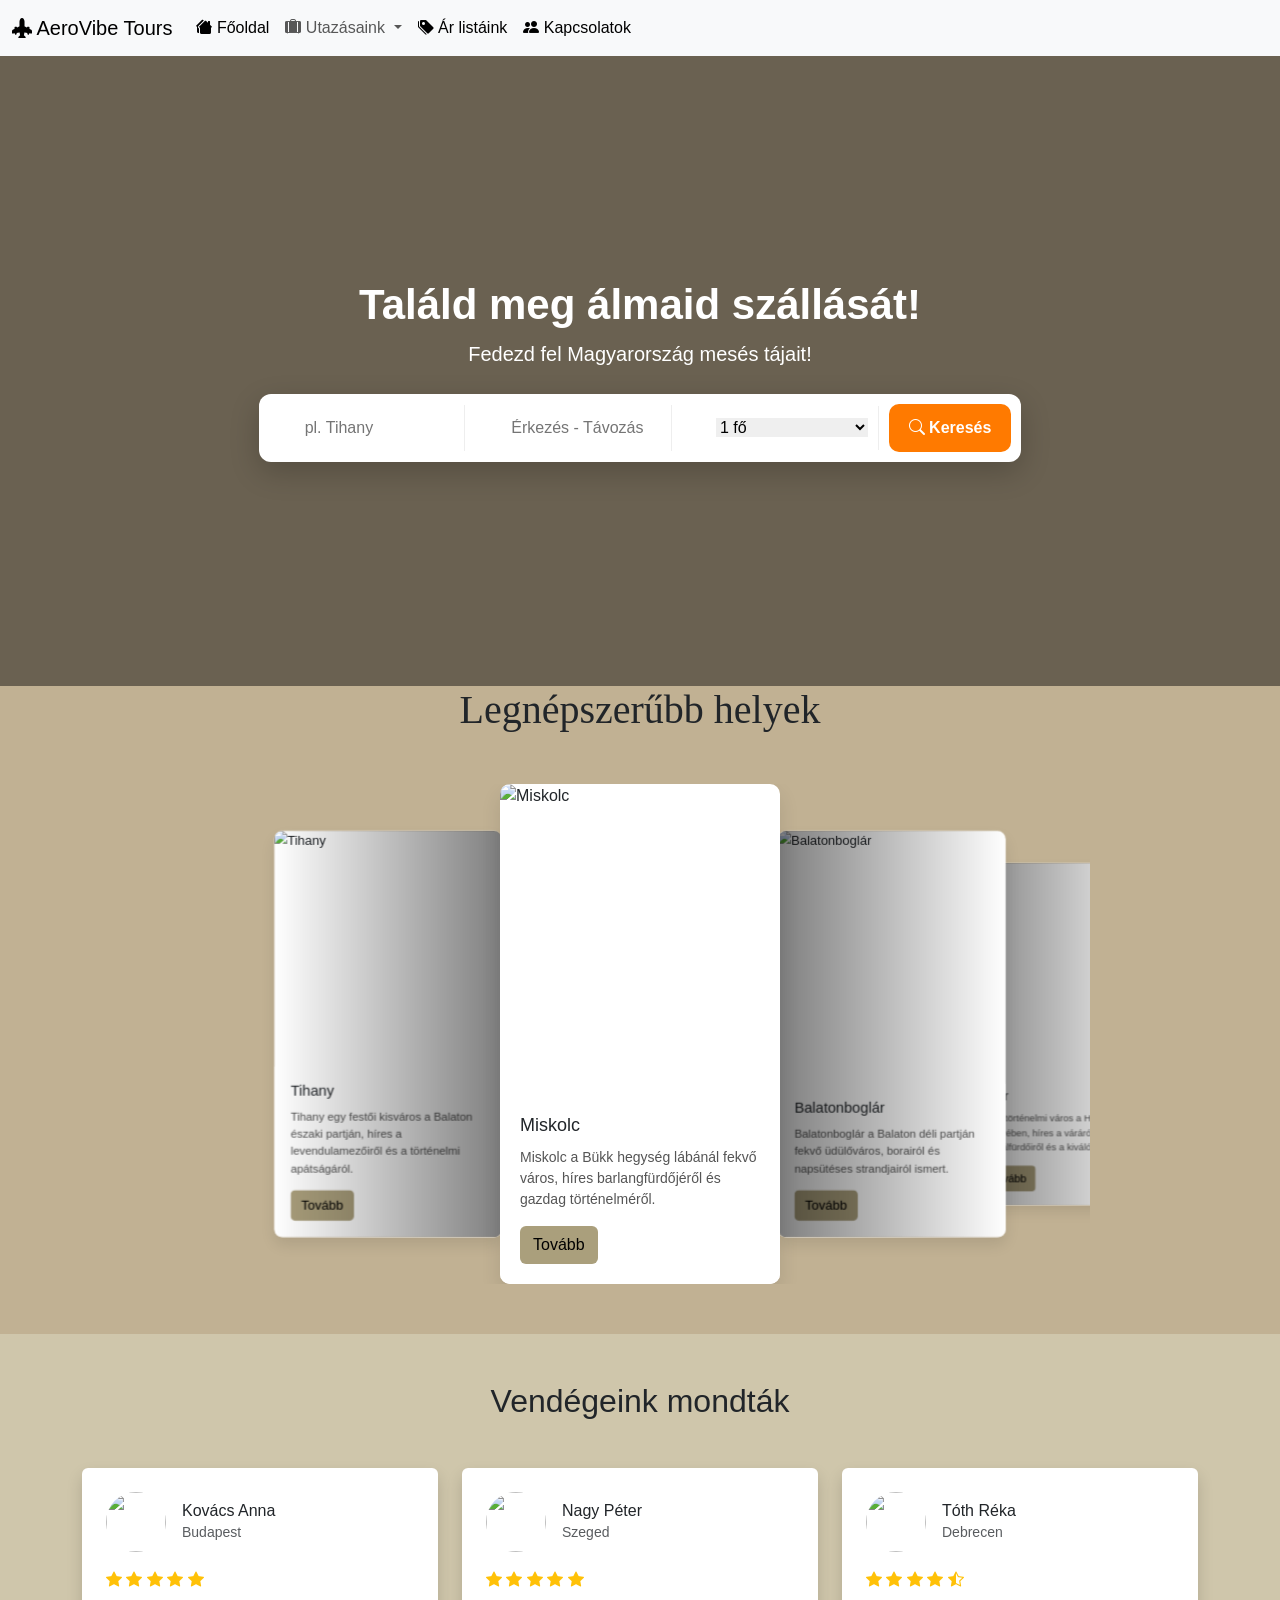
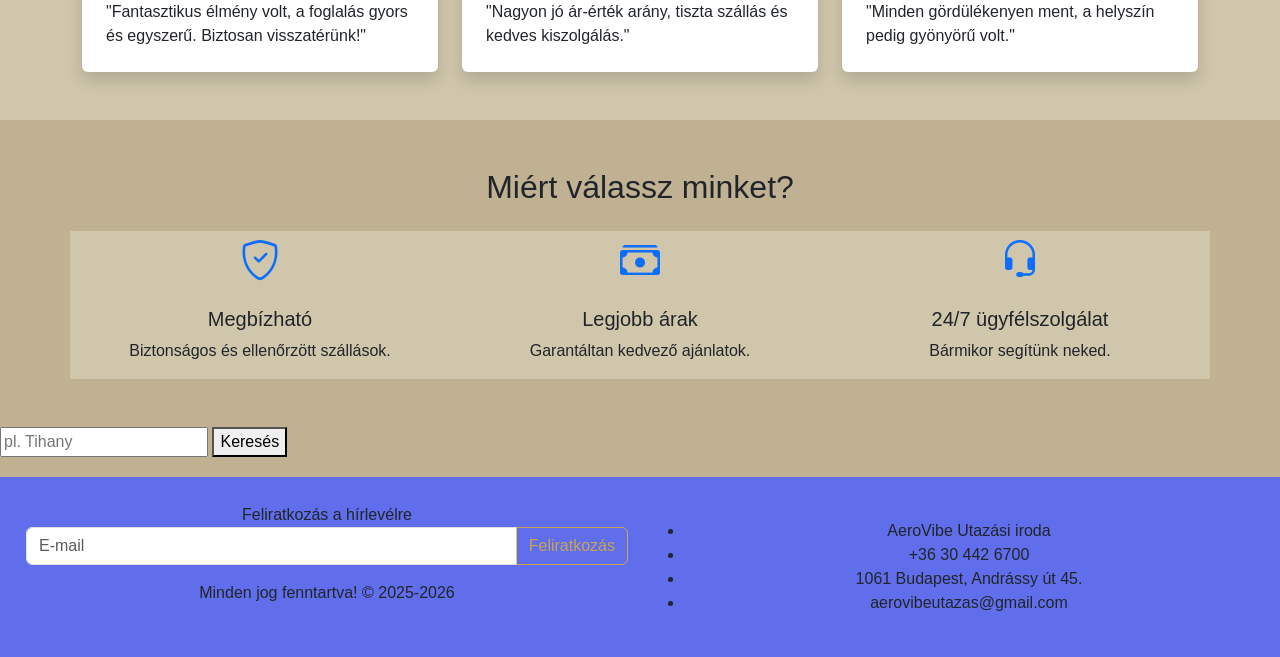
==== commit 5983a813: "hh" ====
--- a/index.html
+++ b/index.html
@@ -37,8 +37,8 @@
         <div class="search-item">
             <i class="bi bi-people"></i>
             <select id="fo">
+                <option value="1">1 fő</option>
                 <option value="2">2 fő</option>
-                <option value="1">1 fő</option>
                 <option value="3">3 fő</option>
                 <option value="4">4 fő</option>
             </select>
@@ -251,6 +251,9 @@
 <input type="text" id="keresoInput" placeholder="pl. Tihany">
 <button id="keresoBtn">Keresés</button>
 
+
+
+<!-- kereso -->
 <script>
 const helyek = {
     "tihany": "tihany.html",
@@ -268,29 +271,33 @@
 }
 
 function kereses() {
-    let helyInput = normalizal(document.getElementById("keresoInput").value);
-    let erkezes = document.getElementById("erkezes").value;
-    let tavozas = document.getElementById("tavozas").value;
+    let helyInput = normalizal(document.getElementById("helyInput").value);
+    let dateRange = document.getElementById("dateRange").value;
     let fo = document.getElementById("fo").value;
 
 
-    if (!erkezes || !tavozas) {
+    if (!dateRange) {
         alert("Válassz dátumot!");
         return;
     }
 
-    if (erkezes > tavozas) {
-        alert("Az érkezés nem lehet később, mint a távozás!");
+    let dates = dateRange.split(" to ");
+    if (dates.length < 2) {
+        dates = dateRange.split(" - ");
+    }
+
+    let erkezes = dates[0];
+    let tavozas = dates[1];
+
+    if (!erkezes || !tavozas) {
+        alert("Hibás dátum!");
         return;
     }
 
-    // 🔍 keresés
+  
     for (let hely in helyek) {
         if (helyInput.includes(hely)) {
-
-            // 👉 adatok átadása URL-ben
-            let url = `${helyek[hely]}?erkezes=${erkezes}&tavozas=${tavozas}&fo=${fo}`;
-            window.location.href = url;
+            window.location.href = `${helyek[hely]}?erkezes=${erkezes}&tavozas=${tavozas}&fo=${fo}`;
             return;
         }
     }
@@ -298,11 +305,7 @@
     alert("Nincs találat 😕");
 }
 
-// gomb
-document.getElementById("keresoBtn").addEventListener("click", kereses);
-
-// ENTER
-document.getElementById("keresoInput").addEventListener("keydown", function(e) {
+document.getElementById("helyInput").addEventListener("keydown", function(e) {
     if (e.key === "Enter") {
         kereses();
     }
